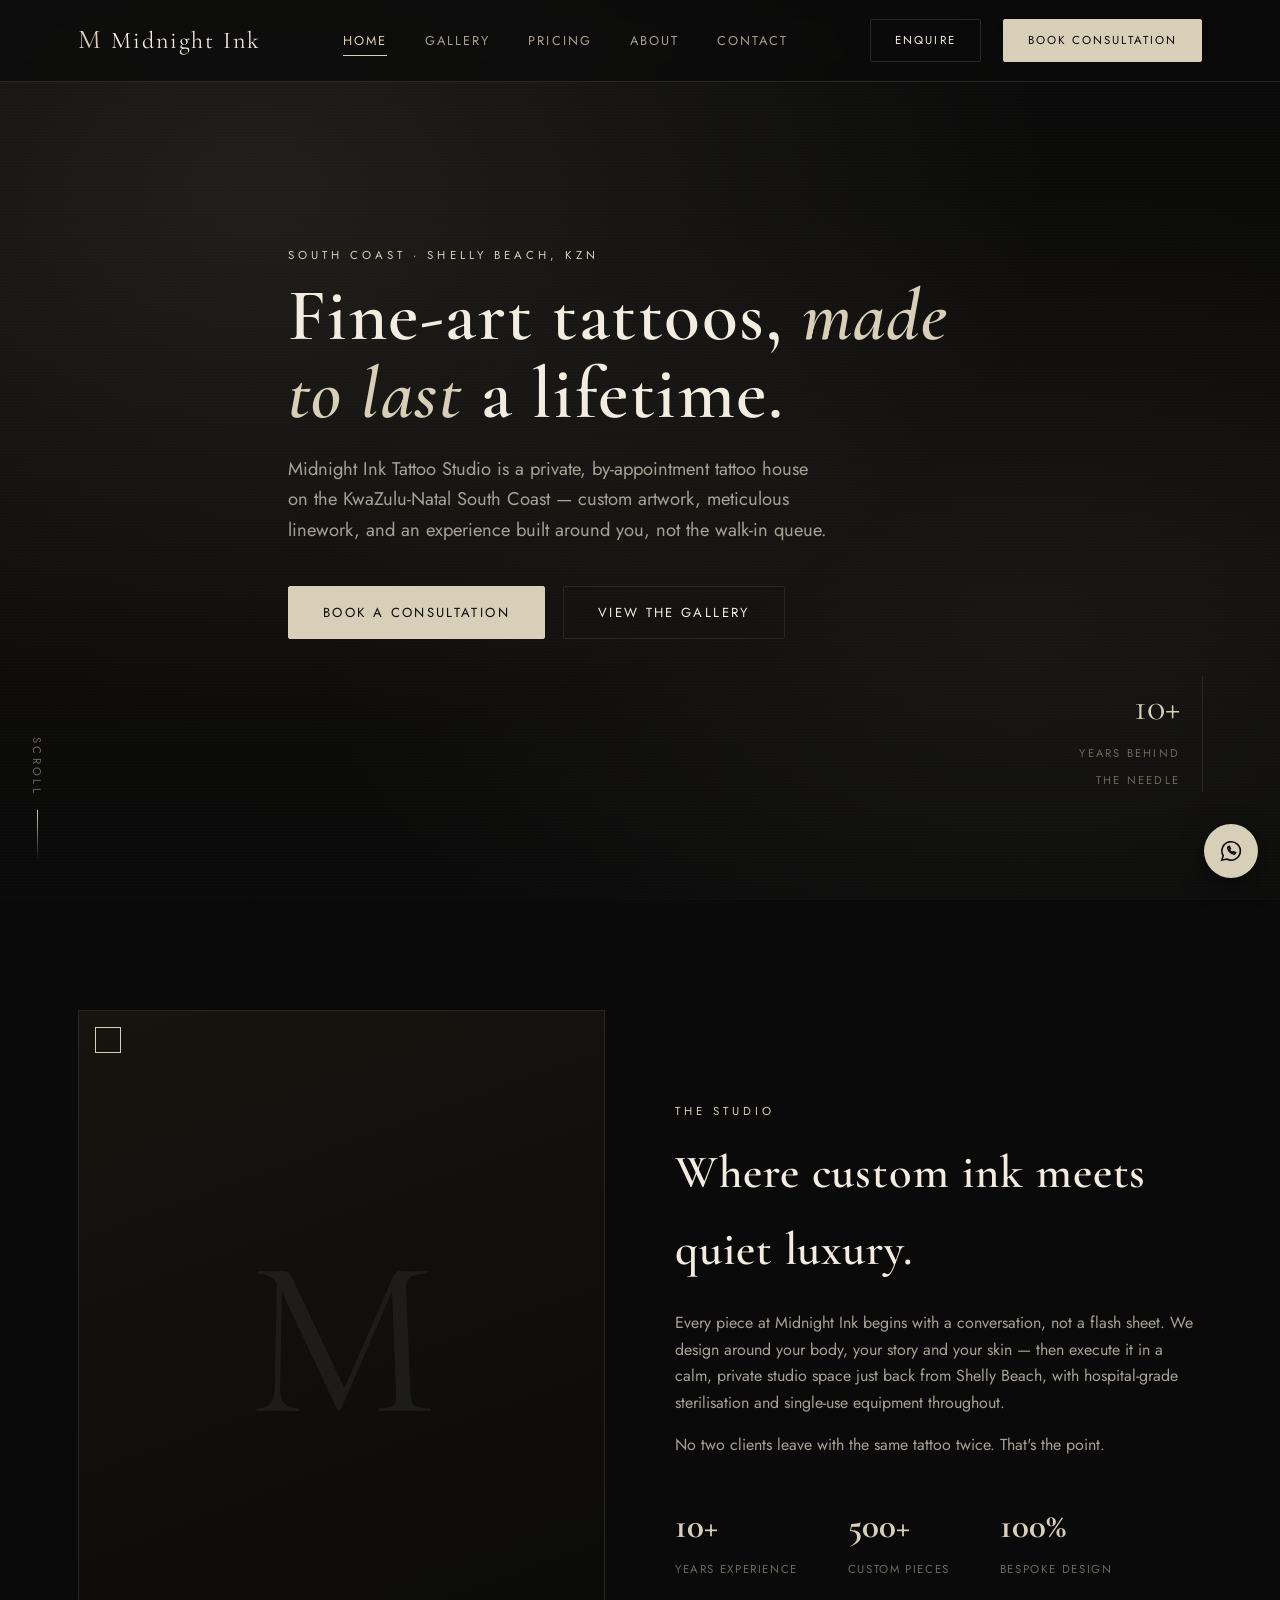
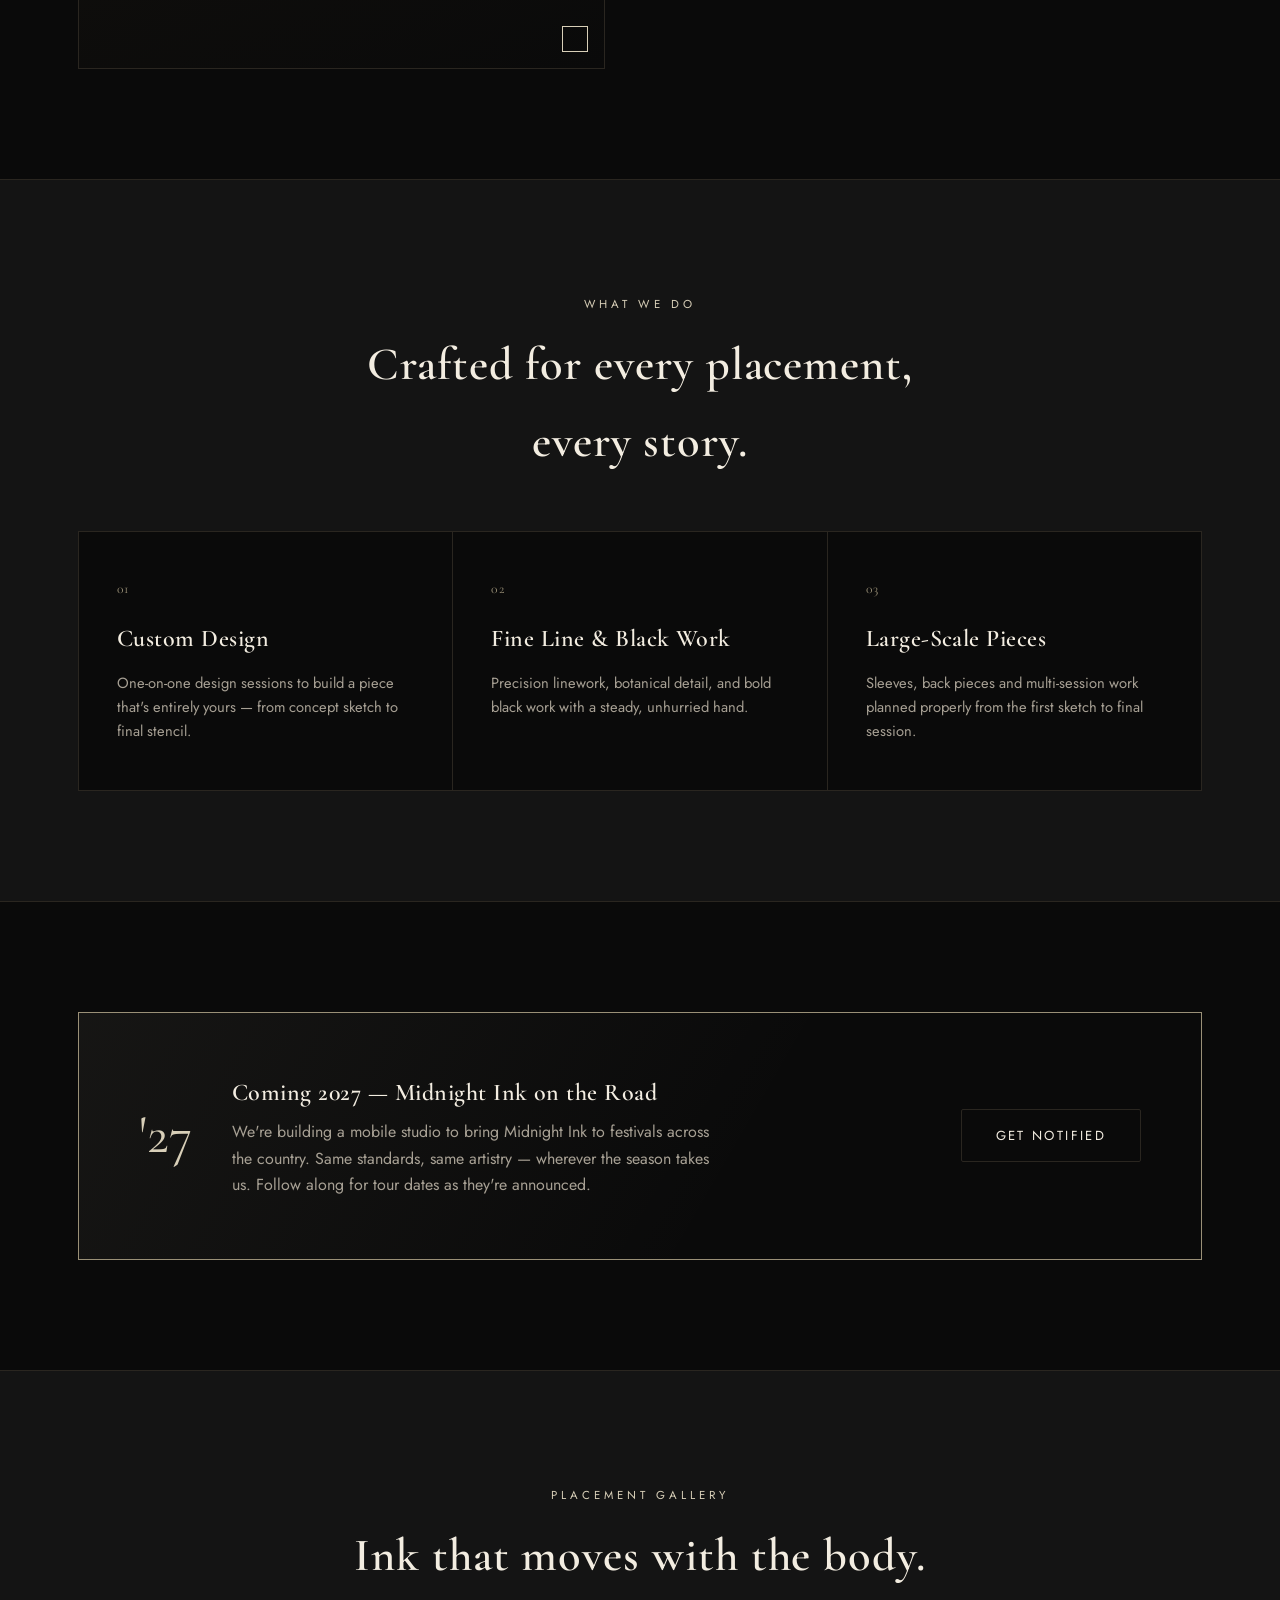
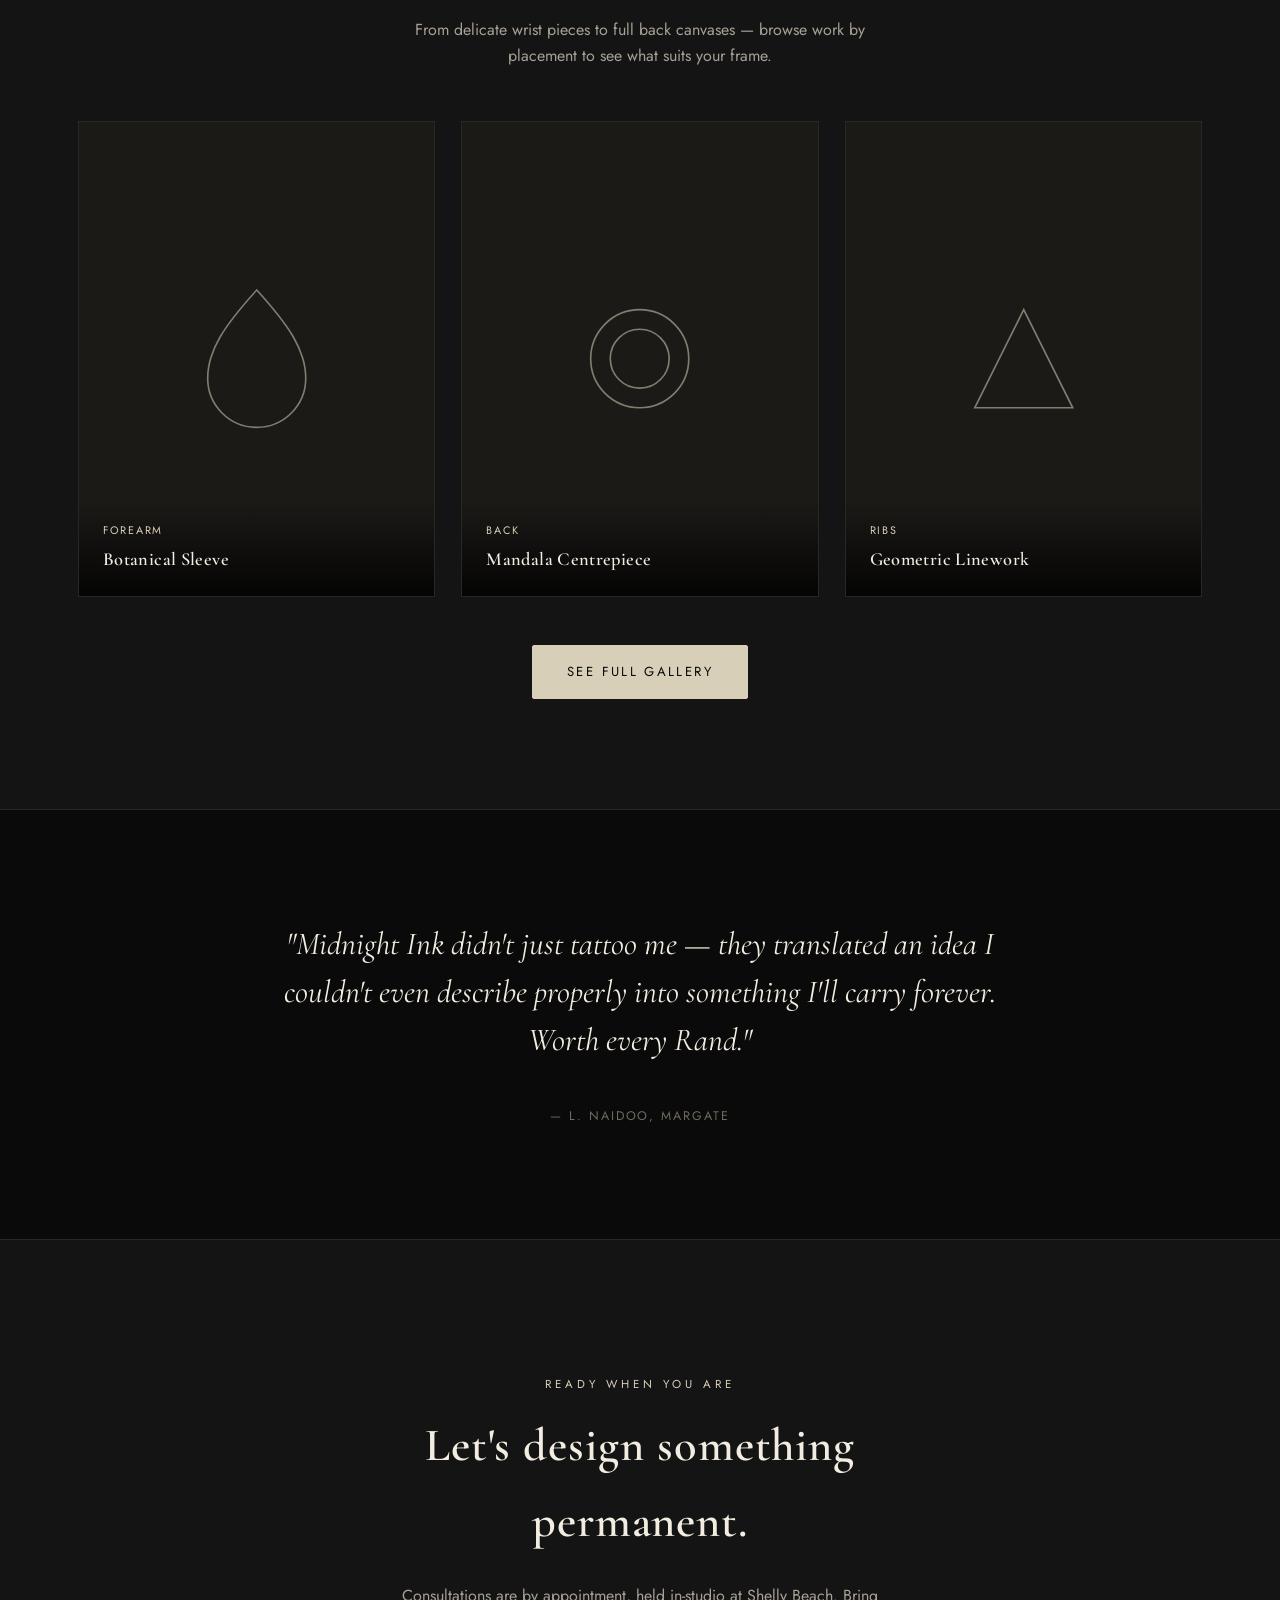
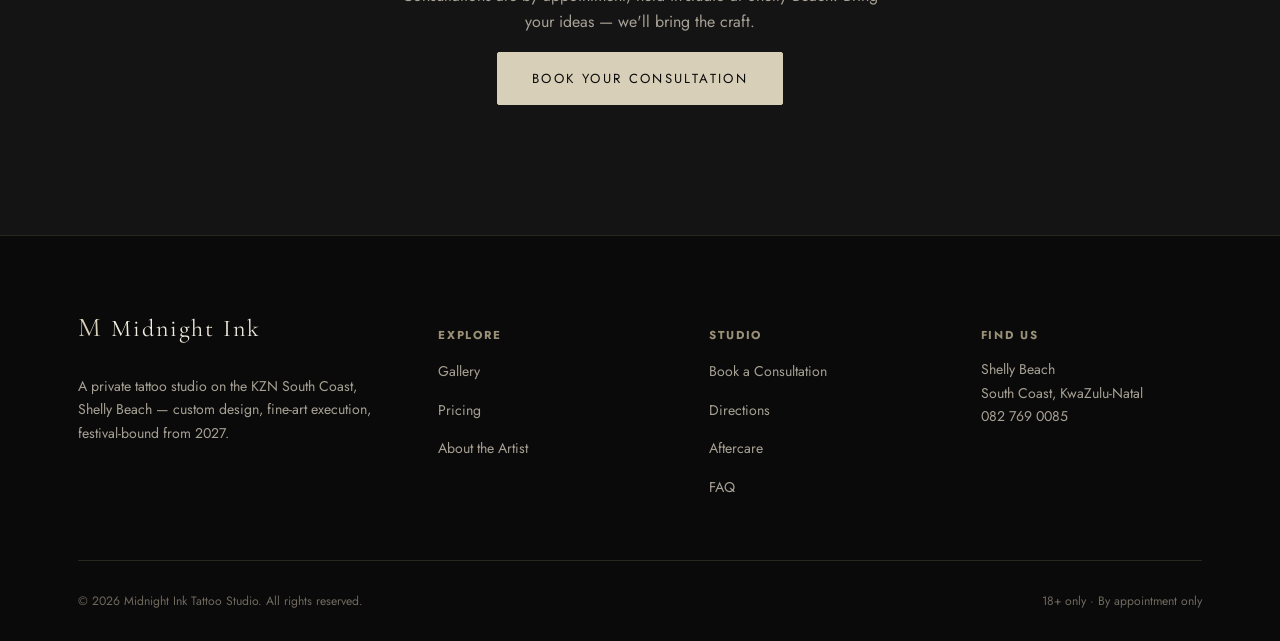
==== index.html @ 65df351a "Add aftercare & FAQ pages, WhatsApp button, social previews and site fixes - New aftercare.html and " ====
<!DOCTYPE html>
<html lang="en">
<head>
<meta charset="UTF-8">
<meta name="viewport" content="width=device-width, initial-scale=1.0">
<title>Midnight Ink Tattoo Studio — Luxury Tattoo Art, Shelly Beach</title>
<meta name="description" content="Midnight Ink Tattoo Studio — bespoke, fine-art tattooing on the KZN South Coast, Shelly Beach. Custom design, private consultations, and from 2027 a mobile studio touring festivals nationwide.">
<link rel="canonical" href="https://midnightinktattoo.co.za/">
<meta property="og:type" content="website">
<meta property="og:site_name" content="Midnight Ink Tattoo Studio">
<meta property="og:title" content="Midnight Ink Tattoo Studio — Luxury Tattoo Art, Shelly Beach">
<meta property="og:description" content="Midnight Ink Tattoo Studio — bespoke, fine-art tattooing on the KZN South Coast, Shelly Beach. Custom design, private consultations, and from 2027 a mobile studio touring festivals nationwide.">
<meta property="og:url" content="https://midnightinktattoo.co.za/">
<meta property="og:image" content="https://midnightinktattoo.co.za/og-image.png">
<meta property="og:locale" content="en_ZA">
<meta name="twitter:card" content="summary_large_image">
<meta name="theme-color" content="#0a0a0a">
<link rel="icon" type="image/svg+xml" href="favicon.svg">
<link rel="preconnect" href="https://fonts.googleapis.com">
<link rel="preconnect" href="https://fonts.gstatic.com" crossorigin>
<link href="https://fonts.googleapis.com/css2?family=Cormorant+Garamond:ital,wght@0,400;0,500;0,600;1,500&family=Jost:wght@300;400;500;600&display=swap" rel="stylesheet">
<link rel="stylesheet" href="css/style.css">
<script type="application/ld+json">
{
  "@context": "https://schema.org",
  "@type": "TattooParlor",
  "name": "Midnight Ink Tattoo Studio",
  "url": "https://midnightinktattoo.co.za/",
  "image": "https://midnightinktattoo.co.za/og-image.png",
  "telephone": "+27827690085",
  "email": "book@midnightinktattoo.co.za",
  "address": {
    "@type": "PostalAddress",
    "addressLocality": "Shelly Beach",
    "addressRegion": "KwaZulu-Natal",
    "addressCountry": "ZA"
  },
  "openingHoursSpecification": [
    { "@type": "OpeningHoursSpecification", "dayOfWeek": ["Monday","Tuesday","Wednesday","Thursday","Friday"], "opens": "16:00", "closes": "19:00" },
    { "@type": "OpeningHoursSpecification", "dayOfWeek": ["Saturday","Sunday"], "opens": "10:00", "closes": "15:00" }
  ]
}
</script>
</head>
<body>

<header class="site-header">
  <nav class="nav">
    <a href="index.html" class="logo"><span class="mark">M</span> Midnight Ink</a>
    <ul class="nav-links">
      <li><a href="index.html">Home</a></li>
      <li><a href="gallery.html">Gallery</a></li>
      <li><a href="pricing.html">Pricing</a></li>
      <li><a href="about.html">About</a></li>
      <li><a href="contact.html">Contact</a></li>
    </ul>
    <div class="nav-cta">
      <a href="contact.html" class="btn btn-ghost">Enquire</a>
      <a href="contact.html" class="btn btn-solid">Book Consultation</a>
    </div>
    <button class="nav-toggle" aria-label="Toggle navigation"><span></span><span></span><span></span></button>
  </nav>
</header>

<main>

  <!-- HERO -->
  <section class="hero">
    <div class="container hero-inner">
      <span class="eyebrow">South Coast · Shelly Beach, KZN</span>
      <h1>Fine‑art tattoos, <span class="gold"><em>made to last</em></span> a lifetime.</h1>
      <p class="lede">Midnight Ink Tattoo Studio is a private, by‑appointment tattoo house on the KwaZulu‑Natal South Coast — custom artwork, meticulous linework, and an experience built around you, not the walk‑in queue.</p>
      <div class="hero-actions">
        <a href="contact.html" class="btn btn-solid">Book a Consultation</a>
        <a href="gallery.html" class="btn btn-ghost">View the Gallery</a>
      </div>
    </div>
    <div class="hero-badge">
      <span class="num">10+</span>
      <span class="lbl">Years Behind<br>the Needle</span>
    </div>
    <div class="scroll-cue">Scroll</div>
  </section>

  <!-- INTRO -->
  <section>
    <div class="container intro-grid">
      <div class="intro-visual">
        <span class="frame-corner fc-tl"></span>
        <span class="frame-corner fc-br"></span>
      </div>
      <div>
        <span class="eyebrow">The Studio</span>
        <h2>Where custom ink meets quiet luxury.</h2>
        <p>Every piece at Midnight Ink begins with a conversation, not a flash sheet. We design around your body, your story and your skin — then execute it in a calm, private studio space just back from Shelly Beach, with hospital‑grade sterilisation and single‑use equipment throughout.</p>
        <p>No two clients leave with the same tattoo twice. That's the point.</p>
        <div class="stat-row">
          <div class="stat"><b>10+</b><span>Years Experience</span></div>
          <div class="stat"><b>500+</b><span>Custom Pieces</span></div>
          <div class="stat"><b>100%</b><span>Bespoke Design</span></div>
        </div>
      </div>
    </div>
  </section>

  <!-- SERVICE HIGHLIGHTS -->
  <section class="band-dark band-line">
    <div class="container">
      <div class="section-head center">
        <span class="eyebrow">What We Do</span>
        <h2>Crafted for every placement, every story.</h2>
      </div>
      <div class="card-grid">
        <div class="card">
          <span class="num">01</span>
          <h3>Custom Design</h3>
          <p>One‑on‑one design sessions to build a piece that's entirely yours — from concept sketch to final stencil.</p>
        </div>
        <div class="card">
          <span class="num">02</span>
          <h3>Fine Line &amp; Black Work</h3>
          <p>Precision linework, botanical detail, and bold black work with a steady, unhurried hand.</p>
        </div>
        <div class="card">
          <span class="num">03</span>
          <h3>Large‑Scale Pieces</h3>
          <p>Sleeves, back pieces and multi‑session work planned properly from the first sketch to final session.</p>
        </div>
      </div>
    </div>
  </section>

  <!-- MOBILE STUDIO / FESTIVAL BANNER -->
  <section>
    <div class="container">
      <div class="festival-banner">
        <span class="tag">'27</span>
        <div>
          <h3>Coming 2027 — Midnight Ink on the Road</h3>
          <p>We're building a mobile studio to bring Midnight Ink to festivals across the country. Same standards, same artistry — wherever the season takes us. Follow along for tour dates as they're announced.</p>
        </div>
        <a href="mailto:book@midnightinktattoo.co.za?subject=Notify%20me%20%E2%80%94%20Midnight%20Ink%20on%20the%20Road%202027&amp;body=Hi%20Midnight%20Ink%2C%0A%0APlease%20add%20me%20to%20the%20list%20for%202027%20festival%20tour%20dates.%0A%0AName%3A%20%0AWhich%20festivals%20I%27m%20keen%20on%3A%20" class="btn btn-ghost">Get Notified</a>
      </div>
    </div>
  </section>

  <!-- PLACEMENTS TEASER -->
  <section class="band-dark band-line">
    <div class="container">
      <div class="section-head center">
        <span class="eyebrow">Placement Gallery</span>
        <h2>Ink that moves with the body.</h2>
        <p style="max-width:520px;margin:0.8em auto 0;">From delicate wrist pieces to full back canvases — browse work by placement to see what suits your frame.</p>
      </div>
      <div class="gallery-grid">
        <div class="gallery-item">
          <div class="swatch">
            <svg viewBox="0 0 100 100" fill="none" stroke="#d8cfb8" stroke-width="1"><path d="M50 8C30 30 20 45 20 62a30 30 0 0 0 60 0c0-17-10-32-30-54z"/></svg>
          </div>
          <div class="g-info"><span class="g-place">Forearm</span><h4>Botanical Sleeve</h4></div>
        </div>
        <div class="gallery-item">
          <div class="swatch">
            <svg viewBox="0 0 100 100" fill="none" stroke="#d8cfb8" stroke-width="1"><circle cx="50" cy="50" r="30"/><circle cx="50" cy="50" r="18"/></svg>
          </div>
          <div class="g-info"><span class="g-place">Back</span><h4>Mandala Centrepiece</h4></div>
        </div>
        <div class="gallery-item">
          <div class="swatch">
            <svg viewBox="0 0 100 100" fill="none" stroke="#d8cfb8" stroke-width="1"><path d="M20 80 L50 20 L80 80 Z"/></svg>
          </div>
          <div class="g-info"><span class="g-place">Ribs</span><h4>Geometric Linework</h4></div>
        </div>
      </div>
      <div style="text-align:center;margin-top:3em;">
        <a href="gallery.html" class="btn btn-solid">See Full Gallery</a>
      </div>
    </div>
  </section>

  <!-- TESTIMONIAL -->
  <section>
    <div class="container quote-block">
      <blockquote>"Midnight Ink didn't just tattoo me — they translated an idea I couldn't even describe properly into something I'll carry forever. Worth every Rand."</blockquote>
      <cite>— L. Naidoo, Margate</cite>
    </div>
  </section>

  <!-- CTA -->
  <section class="cta-band">
    <div class="container">
      <span class="eyebrow">Ready When You Are</span>
      <h2>Let's design something permanent.</h2>
      <p>Consultations are by appointment, held in‑studio at Shelly Beach. Bring your ideas — we'll bring the craft.</p>
      <a href="contact.html" class="btn btn-solid">Book Your Consultation</a>
    </div>
  </section>

</main>

<footer class="site-footer">
  <div class="container">
    <div class="footer-grid">
      <div>
        <div class="logo" style="margin-bottom:1em;"><span class="mark">M</span> Midnight Ink</div>
        <p>A private tattoo studio on the KZN South Coast, Shelly Beach — custom design, fine‑art execution, festival‑bound from 2027.</p>
      </div>
      <div>
        <h5>Explore</h5>
        <ul class="footer-links">
          <li><a href="gallery.html">Gallery</a></li>
          <li><a href="pricing.html">Pricing</a></li>
          <li><a href="about.html">About the Artist</a></li>
        </ul>
      </div>
      <div>
        <h5>Studio</h5>
        <ul class="footer-links">
          <li><a href="contact.html">Book a Consultation</a></li>
          <li><a href="contact.html#find-us">Directions</a></li>
          <li><a href="aftercare.html">Aftercare</a></li>
          <li><a href="faq.html">FAQ</a></li>
        </ul>
      </div>
      <div>
        <h5>Find Us</h5>
        <p>Shelly Beach<br>South Coast, KwaZulu‑Natal<br><a href="tel:+27827690085">082 769 0085</a></p>
      </div>
    </div>
    <div class="footer-bottom">
      <span>© 2026 Midnight Ink Tattoo Studio. All rights reserved.</span>
      <span>18+ only · By appointment only</span>
    </div>
  </div>
</footer>

<a href="https://wa.me/27827690085?text=Hi%20Midnight%20Ink%2C%20I%27d%20like%20to%20enquire%20about%20a%20tattoo." class="wa-float" target="_blank" rel="noopener" aria-label="Chat with us on WhatsApp">
  <svg viewBox="0 0 24 24" fill="none" stroke="currentColor" stroke-width="1.5"><path d="M3.5 20.5l1.3-4.2A8.5 8.5 0 1 1 8 19.4l-4.5 1.1z"/><path d="M9 8.5c0 3 2.5 6 6 6.5l1.2-1.4-2-1-1 .8c-1-.4-2.2-1.6-2.6-2.6l.8-1-1-2L9 8.5z"/></svg>
</a>

<script src="js/main.js"></script>
</body>
</html>
---- css/style.css ----
/* ==========================================================================
   Midnight Ink Tattoo Studio — luxury dark/antique-white theme
   ========================================================================== */

:root {
  --ink-black: #0a0a0a;
  --ink-charcoal: #141414;
  --ink-charcoal-2: #1c1a17;
  --ink-line: #2a2620;
  --gold: #d8cfb8;
  --gold-soft: #ece6d4;
  --gold-dim: #9a9077;
  --cream: #f3ede1;
  --grey: #a7a094;
  --grey-dim: #6f695e;
  --font-display: "Cormorant Garamond", "Playfair Display", Georgia, serif;
  --font-body: "Jost", "Helvetica Neue", Arial, sans-serif;
  --container: 1180px;
}

* { box-sizing: border-box; }

html { scroll-behavior: smooth; }

body {
  margin: 0;
  background: var(--ink-black);
  color: var(--cream);
  font-family: var(--font-body);
  font-size: 16px;
  line-height: 1.65;
  -webkit-font-smoothing: antialiased;
}

img { max-width: 100%; display: block; }

a { color: inherit; text-decoration: none; }

h1, h2, h3, h4 {
  font-family: var(--font-display);
  font-weight: 600;
  letter-spacing: 0.02em;
  margin: 0 0 0.5em;
  color: var(--cream);
}

h1 { font-size: clamp(2.6rem, 6vw, 4.6rem); line-height: 1.05; }
h2 { font-size: clamp(2rem, 4vw, 2.9rem); }
h3 { font-size: 1.5rem; }

p { margin: 0 0 1em; color: var(--grey); }

.eyebrow {
  display: inline-block;
  font-family: var(--font-body);
  text-transform: uppercase;
  letter-spacing: 0.35em;
  font-size: 0.72rem;
  color: var(--gold);
  margin-bottom: 1.1em;
}

.container {
  max-width: var(--container);
  margin: 0 auto;
  padding: 0 28px;
}

.gold { color: var(--gold); }

/* Buttons */
.btn {
  display: inline-flex;
  align-items: center;
  gap: 10px;
  padding: 15px 34px;
  border: 1px solid var(--gold);
  border-radius: 2px;
  font-family: var(--font-body);
  font-size: 0.82rem;
  letter-spacing: 0.18em;
  text-transform: uppercase;
  color: var(--gold);
  background: transparent;
  cursor: pointer;
  transition: all 0.35s ease;
}
.btn:hover { background: var(--gold); color: var(--ink-black); }

.btn-solid {
  background: var(--gold);
  color: var(--ink-black);
}
.btn-solid:hover {
  background: var(--gold-soft);
  border-color: var(--gold-soft);
  color: var(--ink-black);
}

.btn-ghost {
  border-color: var(--ink-line);
  color: var(--cream);
}
.btn-ghost:hover {
  border-color: var(--gold);
  background: transparent;
  color: var(--gold);
}

/* ---------------------------------------------------------------------- */
/* Header / Nav                                                           */
/* ---------------------------------------------------------------------- */
.site-header {
  position: fixed;
  top: 0; left: 0; right: 0;
  z-index: 200;
  background: rgba(10, 10, 10, 0.75);
  backdrop-filter: blur(10px);
  border-bottom: 1px solid rgba(216,207,184, 0.15);
}

.nav {
  max-width: var(--container);
  margin: 0 auto;
  padding: 18px 28px;
  display: flex;
  align-items: center;
  justify-content: space-between;
}

.logo {
  font-family: var(--font-display);
  font-size: 1.5rem;
  letter-spacing: 0.08em;
  display: flex;
  align-items: baseline;
  gap: 8px;
}
.logo .mark { color: var(--gold); font-size: 1.7rem; }

.nav-links {
  display: flex;
  gap: 38px;
  list-style: none;
  margin: 0; padding: 0;
}
.nav-links a {
  font-size: 0.8rem;
  text-transform: uppercase;
  letter-spacing: 0.16em;
  color: var(--grey);
  position: relative;
  padding-bottom: 6px;
  transition: color 0.3s ease;
}
.nav-links a:hover,
.nav-links a.active { color: var(--gold); }
.nav-links a.active::after {
  content: "";
  position: absolute;
  left: 0; right: 0; bottom: 0;
  height: 1px;
  background: var(--gold);
}

.nav-cta { display: flex; align-items: center; gap: 22px; }
.nav-cta .btn { padding: 11px 24px; font-size: 0.72rem; }

.nav-toggle {
  display: none;
  flex-direction: column;
  gap: 5px;
  background: none;
  border: none;
  cursor: pointer;
  padding: 6px;
}
.nav-toggle span {
  width: 24px; height: 1px;
  background: var(--gold);
  display: block;
}

/* ---------------------------------------------------------------------- */
/* Hero                                                                    */
/* ---------------------------------------------------------------------- */
.hero {
  position: relative;
  min-height: 100vh;
  display: flex;
  align-items: center;
  padding-top: 90px;
  overflow: hidden;
  background:
    radial-gradient(ellipse at 20% 20%, rgba(216,207,184,0.10), transparent 55%),
    radial-gradient(ellipse at 80% 70%, rgba(216,207,184,0.06), transparent 50%),
    linear-gradient(180deg, #0a0a0a 0%, #0d0c0a 60%, #0a0a0a 100%);
}
.hero::before {
  content: "";
  position: absolute;
  inset: 0;
  background-image:
    repeating-linear-gradient(0deg, rgba(255,255,255,0.015) 0px, transparent 1px, transparent 3px);
  pointer-events: none;
}
.hero-inner {
  position: relative;
  z-index: 2;
  max-width: 760px;
}
.hero h1 { margin-bottom: 0.3em; }
.hero .lede {
  font-size: 1.15rem;
  color: var(--grey);
  max-width: 540px;
  margin-bottom: 2.2em;
}
.hero-actions { display: flex; gap: 18px; flex-wrap: wrap; }

.hero-badge {
  position: absolute;
  right: 6%;
  bottom: 12%;
  z-index: 2;
  text-align: right;
  border-right: 1px solid var(--ink-line);
  padding-right: 22px;
  display: none;
}
.hero-badge .num { font-family: var(--font-display); font-size: 2.4rem; color: var(--gold); display: block; }
.hero-badge .lbl { font-size: 0.7rem; letter-spacing: 0.2em; text-transform: uppercase; color: var(--grey-dim); }

@media (min-width: 900px) { .hero-badge { display: block; } }

.scroll-cue {
  position: absolute;
  left: 28px;
  bottom: 40px;
  writing-mode: vertical-rl;
  font-size: 0.7rem;
  letter-spacing: 0.3em;
  text-transform: uppercase;
  color: var(--grey-dim);
  display: flex;
  align-items: center;
  gap: 14px;
}
.scroll-cue::after {
  content: "";
  width: 1px; height: 50px;
  background: linear-gradient(var(--gold), transparent);
}

/* ---------------------------------------------------------------------- */
/* Section scaffolding                                                    */
/* ---------------------------------------------------------------------- */
section { padding: 110px 0; position: relative; }
.section-tight { padding: 70px 0; }
.section-head {
  max-width: 640px;
  margin-bottom: 3.2em;
}
.section-head.center { margin-left: auto; margin-right: auto; text-align: center; }

.divider {
  width: 60px;
  height: 1px;
  background: var(--gold);
  margin: 0 auto 2.4em;
  border: none;
}

.band-dark { background: var(--ink-charcoal); }
.band-line { border-top: 1px solid var(--ink-line); border-bottom: 1px solid var(--ink-line); }

/* ---------------------------------------------------------------------- */
/* Home: intro / highlights                                               */
/* ---------------------------------------------------------------------- */
.intro-grid {
  display: grid;
  grid-template-columns: 1fr 1fr;
  gap: 70px;
  align-items: center;
}
.intro-visual {
  aspect-ratio: 4/5;
  border: 1px solid var(--ink-line);
  position: relative;
  background:
    linear-gradient(160deg, #17140f 0%, #0a0a0a 100%);
  overflow: hidden;
}
.intro-visual::before {
  content: "M";
  font-family: var(--font-display);
  position: absolute;
  inset: 0;
  display: flex;
  align-items: center;
  justify-content: center;
  font-size: 14rem;
  color: rgba(216,207,184,0.07);
}
.intro-visual .frame-corner {
  position: absolute;
  width: 26px; height: 26px;
  border: 1px solid var(--gold);
}
.fc-tl { top: 16px; left: 16px; border-right: none; border-bottom: none; }
.fc-br { bottom: 16px; right: 16px; border-left: none; border-top: none; }

.stat-row {
  display: flex;
  gap: 50px;
  margin-top: 2.4em;
  flex-wrap: wrap;
}
.stat b {
  display: block;
  font-family: var(--font-display);
  font-size: 2.2rem;
  color: var(--gold);
}
.stat span {
  font-size: 0.72rem;
  letter-spacing: 0.14em;
  text-transform: uppercase;
  color: var(--grey-dim);
}

/* Highlight cards (services teaser) */
.card-grid {
  display: grid;
  grid-template-columns: repeat(3, 1fr);
  gap: 1px;
  background: var(--ink-line);
  border: 1px solid var(--ink-line);
}
.card {
  background: var(--ink-black);
  padding: 46px 38px;
  transition: background 0.35s ease;
}
.card:hover { background: var(--ink-charcoal-2); }
.card .num {
  font-family: var(--font-display);
  color: var(--gold-dim);
  font-size: 0.85rem;
  letter-spacing: 0.1em;
  margin-bottom: 1.4em;
  display: block;
}
.card h3 { margin-bottom: 0.5em; }
.card p { margin-bottom: 0; font-size: 0.92rem; }

/* Mobile studio / festival banner */
.festival-banner {
  border: 1px solid var(--gold-dim);
  padding: 60px;
  display: grid;
  grid-template-columns: auto 1fr auto;
  gap: 40px;
  align-items: center;
  background: linear-gradient(120deg, rgba(216,207,184,0.06), transparent 60%);
}
.festival-banner .tag {
  font-family: var(--font-display);
  font-size: 3.4rem;
  color: var(--gold);
  line-height: 1;
  white-space: nowrap;
}
.festival-banner h3 { margin-bottom: 0.3em; }
.festival-banner p { margin-bottom: 0; max-width: 480px; }

/* Testimonial */
.quote-block {
  max-width: 780px;
  margin: 0 auto;
  text-align: center;
}
.quote-block blockquote {
  font-family: var(--font-display);
  font-size: clamp(1.4rem, 2.6vw, 2rem);
  font-style: italic;
  color: var(--cream);
  margin: 0 0 1.2em;
  line-height: 1.5;
}
.quote-block cite {
  font-style: normal;
  font-size: 0.78rem;
  letter-spacing: 0.16em;
  text-transform: uppercase;
  color: var(--grey-dim);
}

/* CTA band */
.cta-band {
  text-align: center;
  padding: 130px 0;
  background: var(--ink-charcoal);
  border-top: 1px solid var(--ink-line);
}
.cta-band h2 { max-width: 620px; margin-left: auto; margin-right: auto; }
.cta-band p { max-width: 480px; margin-left: auto; margin-right: auto; }

/* ---------------------------------------------------------------------- */
/* Gallery page                                                           */
/* ---------------------------------------------------------------------- */
.filter-bar {
  display: flex;
  gap: 10px;
  flex-wrap: wrap;
  margin-bottom: 3em;
}
.filter-btn {
  padding: 10px 22px;
  border: 1px solid var(--ink-line);
  background: transparent;
  color: var(--grey);
  font-size: 0.74rem;
  letter-spacing: 0.14em;
  text-transform: uppercase;
  cursor: pointer;
  transition: all 0.25s ease;
}
.filter-btn:hover { border-color: var(--gold-dim); color: var(--cream); }
.filter-btn.active { border-color: var(--gold); color: var(--gold); background: rgba(216,207,184,0.08); }

.gallery-grid {
  display: grid;
  grid-template-columns: repeat(3, 1fr);
  gap: 26px;
}
.gallery-item {
  position: relative;
  aspect-ratio: 3/4;
  overflow: hidden;
  border: 1px solid var(--ink-line);
  background: var(--ink-charcoal-2);
  cursor: pointer;
}
.gallery-item .swatch {
  position: absolute;
  inset: 0;
  display: flex;
  align-items: center;
  justify-content: center;
  transition: transform 0.6s ease;
}
.gallery-item:hover .swatch { transform: scale(1.06); }
.gallery-item .swatch svg { width: 46%; opacity: 0.55; }

.gallery-item .g-info {
  position: absolute;
  left: 0; right: 0; bottom: 0;
  padding: 22px 24px;
  background: linear-gradient(0deg, rgba(0,0,0,0.85), transparent);
}
.gallery-item .g-info .g-place {
  font-size: 0.68rem;
  letter-spacing: 0.16em;
  text-transform: uppercase;
  color: var(--gold);
  margin-bottom: 4px;
  display: block;
}
.gallery-item .g-info h4 { margin: 0; font-size: 1.15rem; }

.gallery-note {
  margin-top: 3.5em;
  padding: 32px;
  border: 1px dashed var(--ink-line);
  text-align: center;
  color: var(--grey-dim);
  font-size: 0.85rem;
}

/* ---------------------------------------------------------------------- */
/* Pricing page                                                           */
/* ---------------------------------------------------------------------- */
.pricing-grid {
  display: grid;
  grid-template-columns: repeat(3, 1fr);
  gap: 1px;
  background: var(--ink-line);
  border: 1px solid var(--ink-line);
  margin-bottom: 4em;
}
.price-card {
  background: var(--ink-black);
  padding: 50px 40px;
  display: flex;
  flex-direction: column;
}
.price-card.featured { background: var(--ink-charcoal-2); }
.price-card .p-label {
  font-size: 0.72rem;
  letter-spacing: 0.2em;
  text-transform: uppercase;
  color: var(--gold);
  margin-bottom: 1em;
}
.price-card .p-size { color: var(--grey-dim); font-size: 0.85rem; margin-bottom: 1.6em; }
.price-card .p-amount {
  font-family: var(--font-display);
  font-size: 2.6rem;
  color: var(--cream);
  margin-bottom: 0.1em;
}
.price-card .p-amount small { font-size: 1rem; color: var(--grey-dim); font-weight: 400; }
.price-card ul {
  list-style: none;
  padding: 0; margin: 1.6em 0 0;
  border-top: 1px solid var(--ink-line);
  padding-top: 1.4em;
  flex: 1;
}
.price-card li {
  font-size: 0.88rem;
  color: var(--grey);
  padding: 7px 0;
  padding-left: 20px;
  position: relative;
}
.price-card li::before {
  content: "—";
  position: absolute;
  left: 0;
  color: var(--gold-dim);
}

.price-table {
  width: 100%;
  border-collapse: collapse;
  margin-bottom: 4em;
}
.price-table th, .price-table td {
  text-align: left;
  padding: 18px 20px;
  border-bottom: 1px solid var(--ink-line);
}
.price-table th {
  font-size: 0.7rem;
  letter-spacing: 0.16em;
  text-transform: uppercase;
  color: var(--gold);
  font-weight: 500;
}
.price-table td { color: var(--grey); font-size: 0.95rem; }
.price-table td.amt { color: var(--cream); font-family: var(--font-display); font-size: 1.1rem; }
.price-table tr:hover td { color: var(--cream); }

.info-columns {
  display: grid;
  grid-template-columns: repeat(3, 1fr);
  gap: 50px;
}
.info-columns h4 { color: var(--gold); font-size: 1rem; text-transform: uppercase; letter-spacing: 0.1em; font-family: var(--font-body); }
.info-columns p { font-size: 0.92rem; }

/* ---------------------------------------------------------------------- */
/* About page                                                             */
/* ---------------------------------------------------------------------- */
.about-hero {
  padding-top: 170px;
  padding-bottom: 60px;
}
.artist-grid {
  display: grid;
  grid-template-columns: 0.85fr 1.15fr;
  gap: 70px;
  align-items: start;
}
.timeline {
  border-left: 1px solid var(--ink-line);
  padding-left: 40px;
  display: flex;
  flex-direction: column;
  gap: 44px;
}
.timeline .t-item { position: relative; }
.timeline .t-item::before {
  content: "";
  position: absolute;
  left: -45px; top: 4px;
  width: 9px; height: 9px;
  border-radius: 50%;
  background: var(--gold);
}
.timeline .t-year {
  font-size: 0.72rem;
  letter-spacing: 0.16em;
  color: var(--gold-dim);
  text-transform: uppercase;
  margin-bottom: 6px;
  display: block;
}

.values-grid {
  display: grid;
  grid-template-columns: repeat(4, 1fr);
  gap: 40px;
}
.value-item { text-align: center; }
.value-item .v-icon {
  width: 54px; height: 54px;
  margin: 0 auto 18px;
  border: 1px solid var(--gold-dim);
  border-radius: 50%;
  display: flex; align-items: center; justify-content: center;
}
.value-item .v-icon svg { width: 22px; height: 22px; }
.value-item h4 { font-size: 1rem; margin-bottom: 0.4em; }
.value-item p { font-size: 0.85rem; margin: 0; }

/* ---------------------------------------------------------------------- */
/* Contact page                                                           */
/* ---------------------------------------------------------------------- */
.contact-hero { padding-top: 170px; padding-bottom: 40px; }
.contact-grid {
  display: grid;
  grid-template-columns: 1fr 1fr;
  gap: 70px;
}
.contact-info-list { list-style: none; padding: 0; margin: 2em 0; }
.contact-info-list li {
  padding: 18px 0;
  border-bottom: 1px solid var(--ink-line);
}
.contact-info-list .ci-label {
  display: block;
  font-size: 0.7rem;
  letter-spacing: 0.16em;
  text-transform: uppercase;
  color: var(--gold-dim);
  margin-bottom: 6px;
}
.contact-info-list .ci-value { color: var(--cream); font-size: 1.05rem; }
.contact-info-list a.ci-value:hover { color: var(--gold); }

.social-row { display: flex; gap: 16px; margin-top: 1.5em; }
.social-row a {
  width: 42px; height: 42px;
  border: 1px solid var(--ink-line);
  display: flex; align-items: center; justify-content: center;
  transition: border-color 0.3s ease, color 0.3s ease;
  color: var(--grey);
}
.social-row a:hover { border-color: var(--gold); color: var(--gold); }
.social-row svg { width: 17px; height: 17px; }

.map-wrap {
  border: 1px solid var(--ink-line);
  background: var(--ink-charcoal-2);
}
.map-frame {
  filter: grayscale(1) invert(0.92) contrast(0.9);
  width: 100%;
  height: 320px;
  border: none;
  display: block;
}

form.contact-form { display: flex; flex-direction: column; gap: 22px; }
.form-row { display: grid; grid-template-columns: 1fr 1fr; gap: 22px; }
.field { display: flex; flex-direction: column; gap: 8px; }
.field label {
  font-size: 0.7rem;
  letter-spacing: 0.14em;
  text-transform: uppercase;
  color: var(--grey-dim);
}
.field input, .field select, .field textarea {
  background: var(--ink-charcoal);
  border: 1px solid var(--ink-line);
  color: var(--cream);
  padding: 14px 16px;
  font-family: var(--font-body);
  font-size: 0.95rem;
  border-radius: 2px;
  transition: border-color 0.25s ease;
}
.field input:focus, .field select:focus, .field textarea:focus {
  outline: none;
  border-color: var(--gold);
}
.field textarea { resize: vertical; min-height: 130px; }
.form-note { font-size: 0.78rem; color: var(--grey-dim); }
.form-msg {
  display: none;
  padding: 16px 18px;
  border: 1px solid var(--gold-dim);
  color: var(--gold-soft);
  font-size: 0.88rem;
}
.form-msg.show { display: block; }

.hours-list { list-style: none; padding: 0; margin: 0; }
.hours-list li {
  display: flex;
  justify-content: space-between;
  padding: 10px 0;
  border-bottom: 1px solid var(--ink-line);
  font-size: 0.9rem;
  color: var(--grey);
}
.hours-list li span:last-child { color: var(--cream); }

/* ---------------------------------------------------------------------- */
/* Footer                                                                  */
/* ---------------------------------------------------------------------- */
.site-footer {
  border-top: 1px solid var(--ink-line);
  padding: 70px 0 30px;
  background: var(--ink-black);
}
.footer-grid {
  display: grid;
  grid-template-columns: 1.4fr 1fr 1fr 1fr;
  gap: 50px;
  margin-bottom: 60px;
}
.footer-grid h5 {
  font-size: 0.72rem;
  letter-spacing: 0.16em;
  text-transform: uppercase;
  color: var(--gold-dim);
  margin-bottom: 1.2em;
  font-family: var(--font-body);
}
.footer-grid p { font-size: 0.88rem; }
.footer-links { list-style: none; padding: 0; margin: 0; display: flex; flex-direction: column; gap: 12px; }
.footer-links a { font-size: 0.88rem; color: var(--grey); transition: color 0.25s ease; }
.footer-links a:hover { color: var(--gold); }

.footer-bottom {
  display: flex;
  justify-content: space-between;
  align-items: center;
  padding-top: 30px;
  border-top: 1px solid var(--ink-line);
  font-size: 0.76rem;
  color: var(--grey-dim);
  flex-wrap: wrap;
  gap: 14px;
}

/* ---------------------------------------------------------------------- */
/* Real photos (drop-in for the placeholder visuals)                       */
/* ---------------------------------------------------------------------- */
.intro-visual img,
.gallery-item .swatch img {
  position: absolute;
  inset: 0;
  width: 100%;
  height: 100%;
  object-fit: cover;
}

/* ---------------------------------------------------------------------- */
/* Aftercare & FAQ                                                         */
/* ---------------------------------------------------------------------- */
.prose { max-width: 760px; }
.prose a, .form-note a { color: var(--gold); border-bottom: 1px solid var(--gold-dim); }
.step-list { list-style: none; padding: 0; margin: 0 0 1em; counter-reset: step; }
.step-list li {
  counter-increment: step;
  position: relative;
  padding: 18px 0 18px 64px;
  border-bottom: 1px solid var(--ink-line);
  color: var(--grey);
}
.step-list li::before {
  content: counter(step, decimal-leading-zero);
  position: absolute;
  left: 0; top: 14px;
  font-family: var(--font-display);
  font-size: 1.6rem;
  color: var(--gold);
}
.step-list li strong { color: var(--cream); font-weight: 500; }
.care-grid { display: grid; grid-template-columns: 1fr 1fr; gap: 50px; margin-top: 2.5em; }
.care-grid ul { padding-left: 1.1em; color: var(--grey); }
.care-grid li { margin-bottom: 0.6em; }
.callout {
  margin-top: 3em;
  padding: 28px 32px;
  border: 1px solid var(--gold-dim);
  background: linear-gradient(120deg, rgba(216,207,184,0.05), transparent 60%);
}
.callout p:last-child { margin-bottom: 0; }

.faq-list { max-width: 820px; }
.faq-list details { border-bottom: 1px solid var(--ink-line); }
.faq-list summary {
  cursor: pointer;
  list-style: none;
  padding: 22px 40px 22px 0;
  position: relative;
  font-family: var(--font-display);
  font-size: 1.3rem;
  color: var(--cream);
}
.faq-list summary::-webkit-details-marker { display: none; }
.faq-list summary::after {
  content: "+";
  position: absolute;
  right: 6px; top: 50%;
  transform: translateY(-50%);
  font-family: var(--font-body);
  font-weight: 300;
  font-size: 1.5rem;
  color: var(--gold);
  transition: transform 0.25s ease;
}
.faq-list details[open] summary::after { transform: translateY(-50%) rotate(45deg); }
.faq-list summary:hover { color: var(--gold-soft); }
.faq-list details p { color: var(--grey); padding-bottom: 12px; max-width: 700px; }

/* ---------------------------------------------------------------------- */
/* Floating WhatsApp button                                                */
/* ---------------------------------------------------------------------- */
.wa-float {
  position: fixed;
  right: 22px; bottom: 22px;
  z-index: 60;
  width: 54px; height: 54px;
  border-radius: 50%;
  display: flex; align-items: center; justify-content: center;
  background: var(--gold);
  color: var(--ink-black);
  box-shadow: 0 8px 24px rgba(0,0,0,0.5);
  transition: transform 0.25s ease, background 0.25s ease;
}
.wa-float:hover { transform: translateY(-3px); background: var(--gold-soft); }
.wa-float svg { width: 26px; height: 26px; }

.site-footer p a { color: var(--grey); }
.site-footer p a:hover { color: var(--gold); }

/* ---------------------------------------------------------------------- */
/* Responsive                                                              */
/* ---------------------------------------------------------------------- */
@media (max-width: 980px) {
  .intro-grid, .artist-grid, .contact-grid { grid-template-columns: 1fr; gap: 44px; }
  .card-grid { grid-template-columns: 1fr 1fr; }
  .pricing-grid { grid-template-columns: 1fr 1fr; }
  .gallery-grid { grid-template-columns: 1fr 1fr; }
  .values-grid { grid-template-columns: 1fr 1fr; }
  .info-columns { grid-template-columns: 1fr; gap: 30px; }
  .footer-grid { grid-template-columns: 1fr 1fr; }
  .festival-banner { grid-template-columns: 1fr; text-align: left; padding: 44px 32px; }
  .care-grid { grid-template-columns: 1fr; gap: 20px; }
}

@media (max-width: 720px) {
  .nav-links, .nav-cta .btn-ghost { display: none; }
  .nav-toggle { display: flex; }
  .nav { padding: 16px 20px; }
  .logo { font-size: 1.15rem; white-space: nowrap; gap: 6px; }
  .logo .mark { font-size: 1.3rem; }
  .nav-cta { gap: 12px; }
  .nav-cta .btn-solid { padding: 10px 16px; font-size: 0.66rem; letter-spacing: 0.1em; white-space: nowrap; }
  .nav.open .nav-links {
    display: flex;
    position: absolute;
    top: 100%; left: 0; right: 0;
    flex-direction: column;
    background: var(--ink-black);
    border-top: 1px solid var(--ink-line);
    border-bottom: 1px solid var(--ink-line);
    padding: 26px 28px;
    gap: 20px;
  }
  .card-grid, .pricing-grid, .gallery-grid, .values-grid, .footer-grid { grid-template-columns: 1fr; }
  .form-row { grid-template-columns: 1fr; }
  section { padding: 70px 0; }
  .stat-row { gap: 30px; }
  .price-table { font-size: 0.85rem; }
  .price-table th, .price-table td { padding: 12px 10px; }
  .wa-float { right: 16px; bottom: 16px; width: 50px; height: 50px; }
}

@media (max-width: 400px) {
  .nav-cta .btn-solid { display: none; }
}
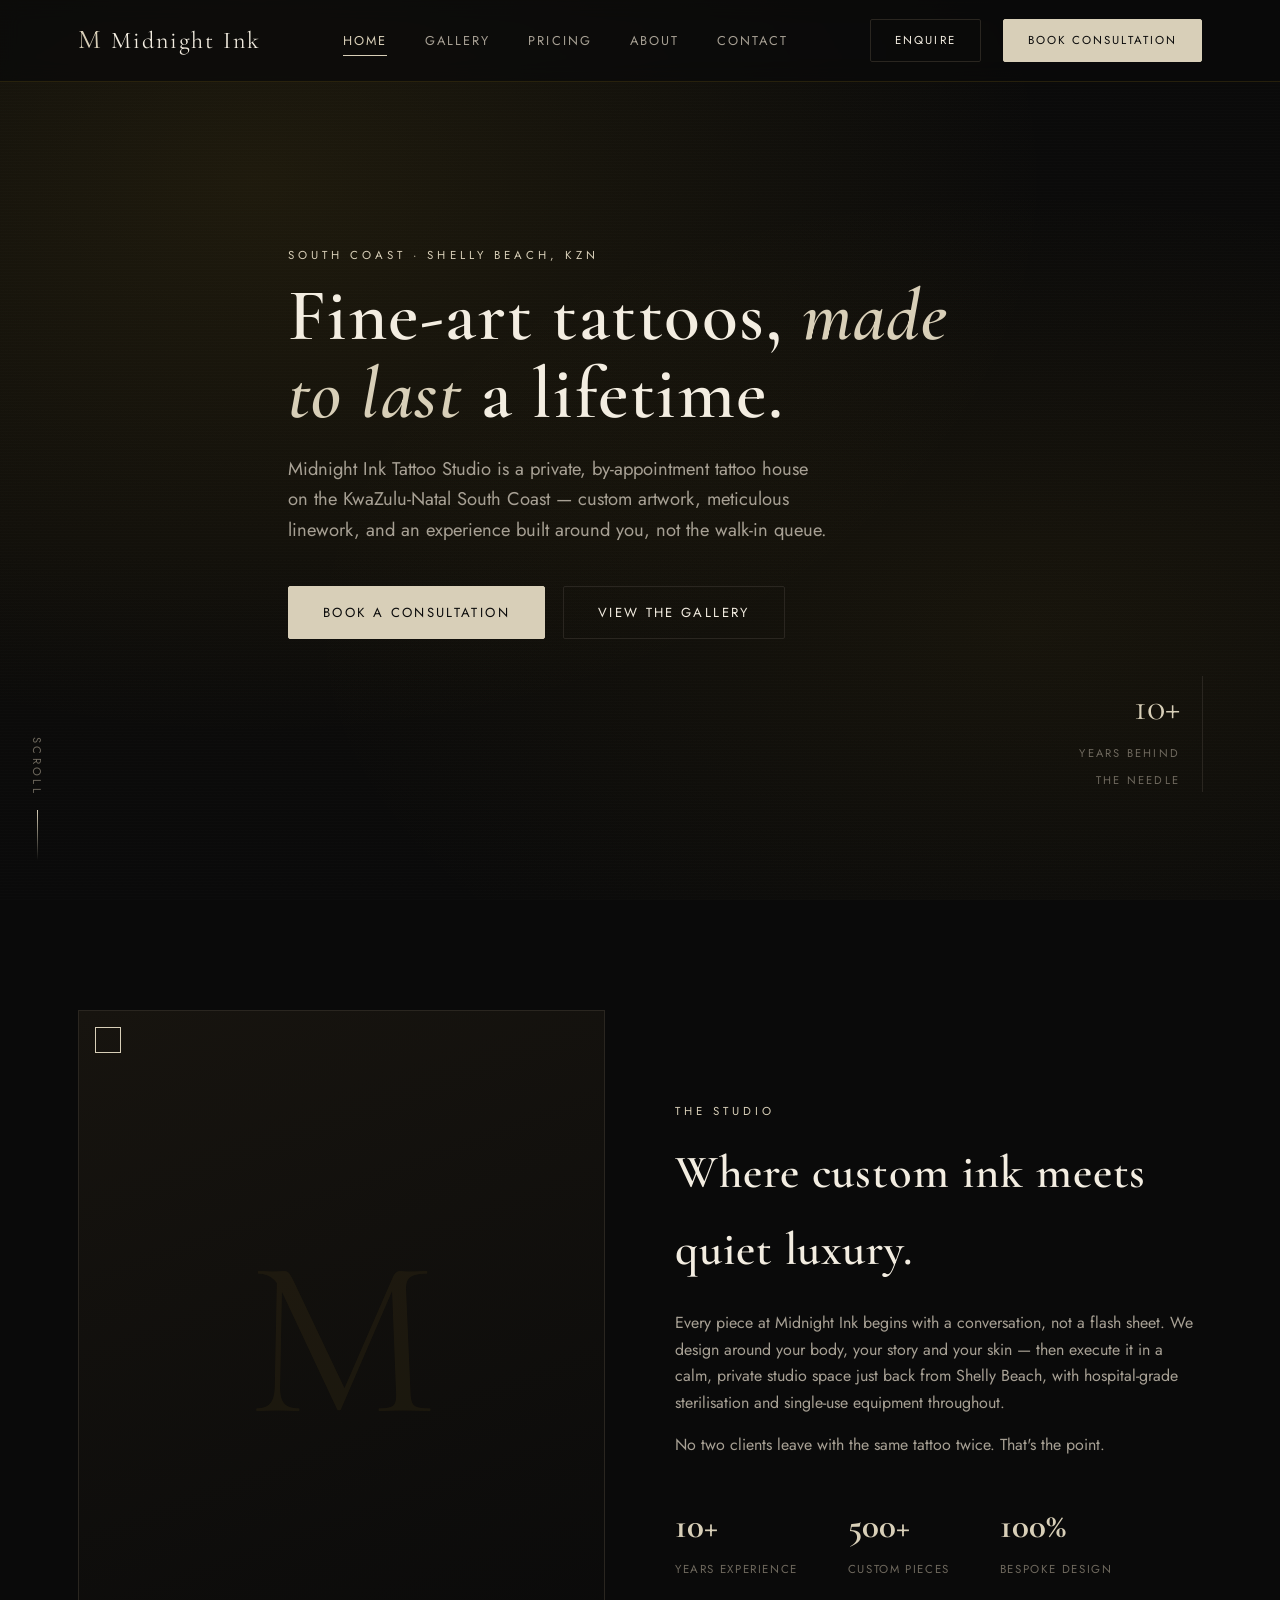
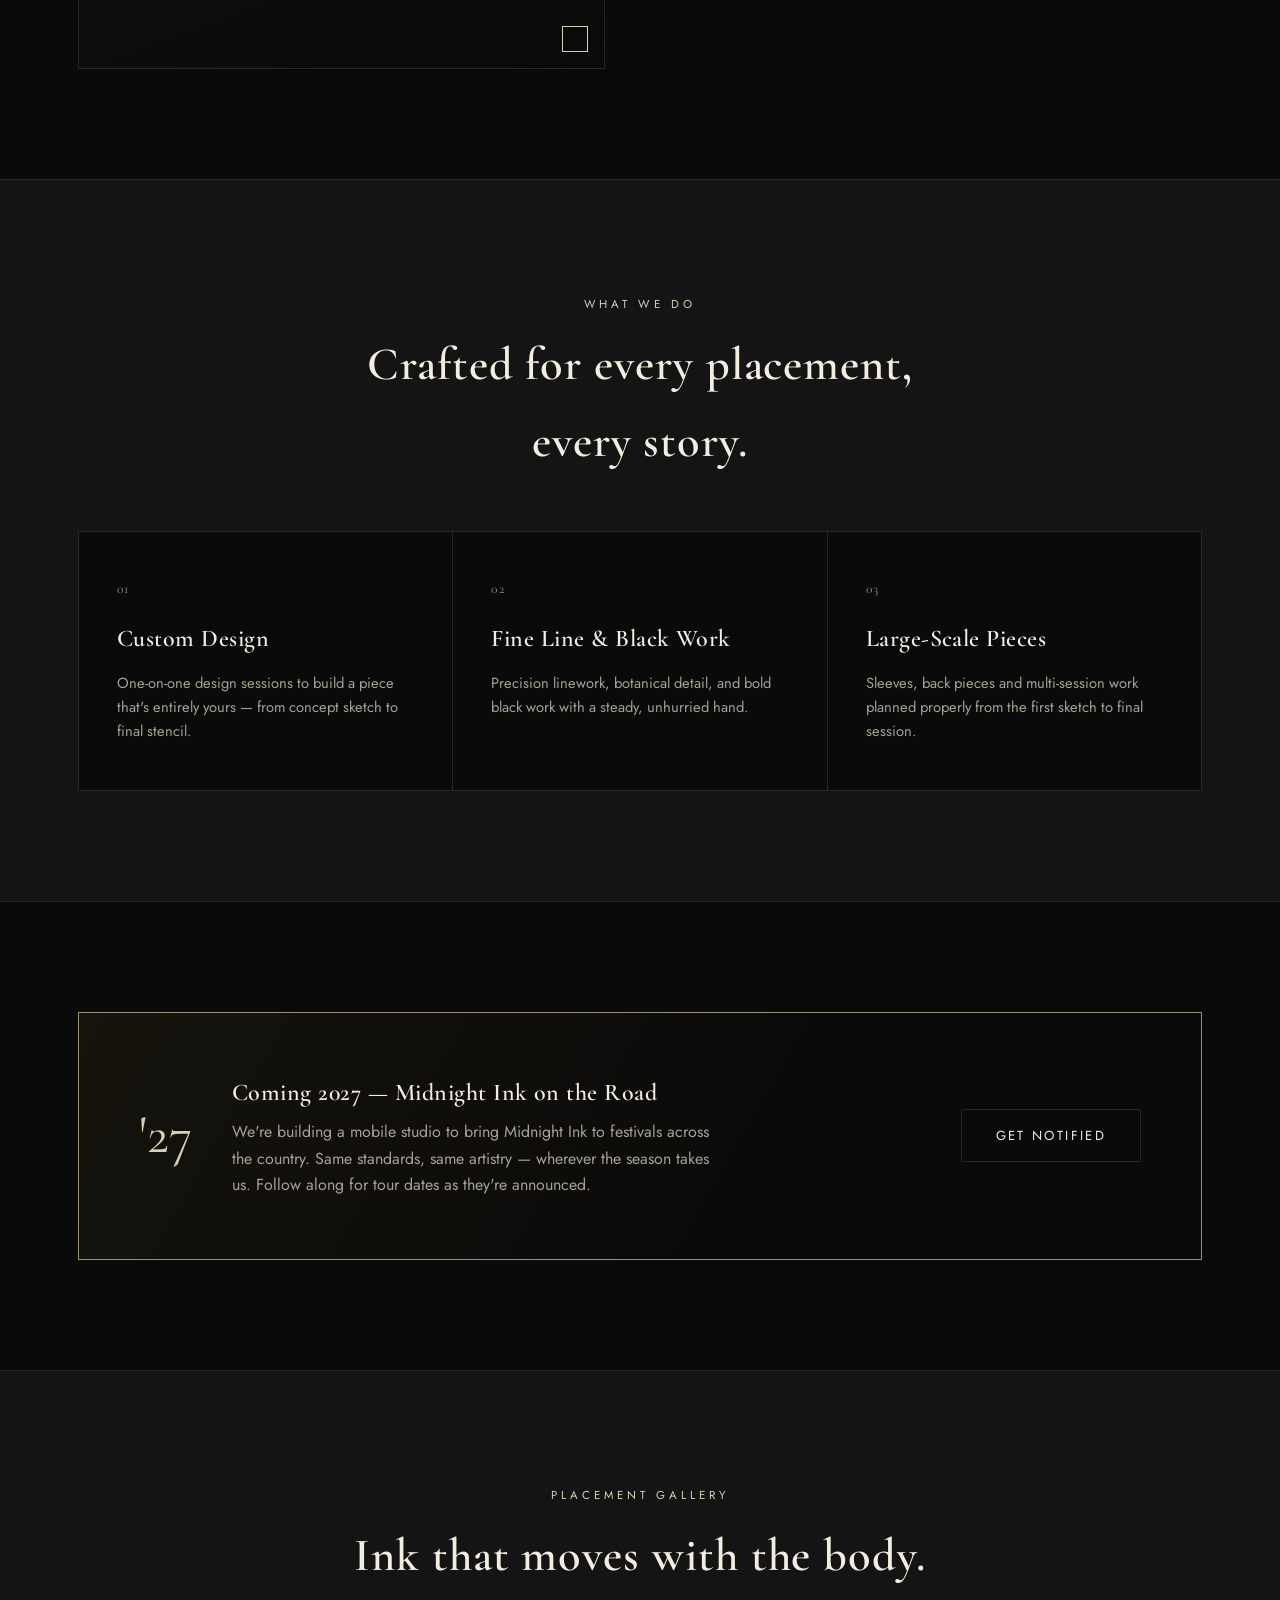
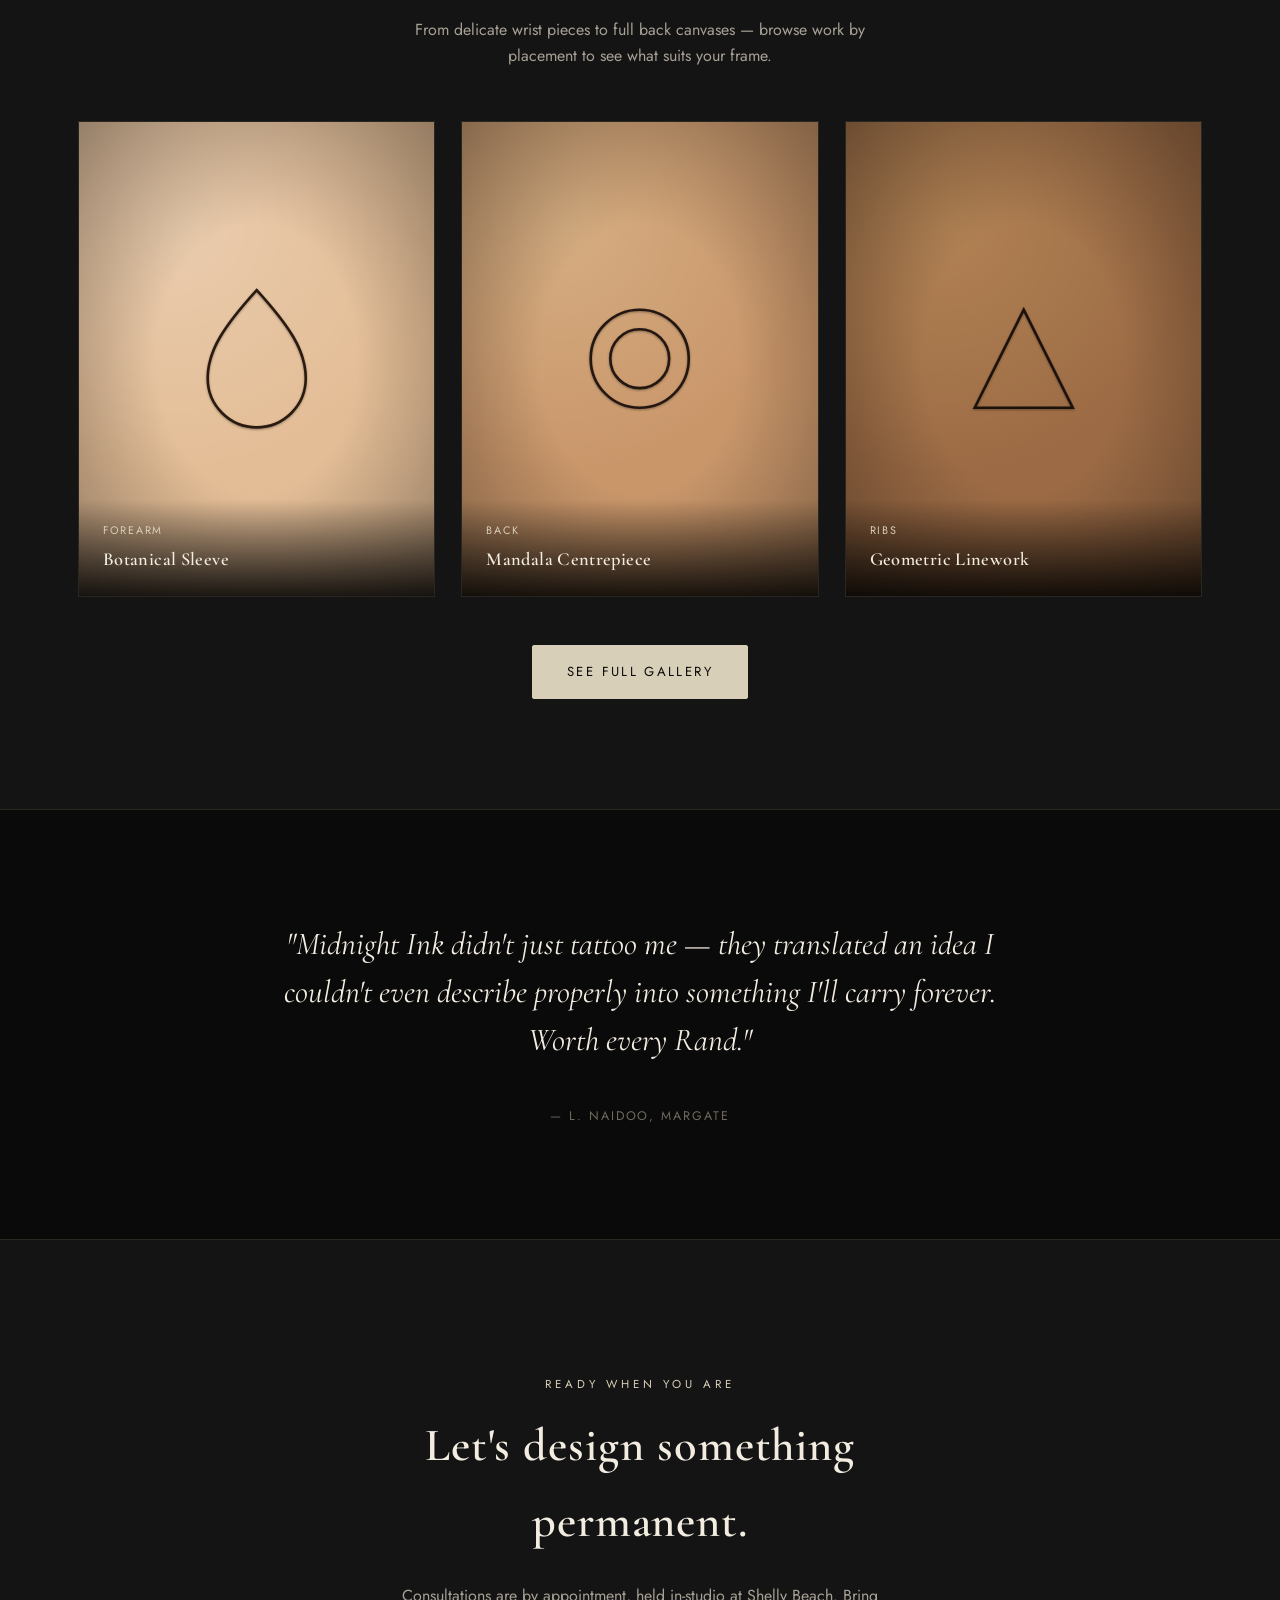
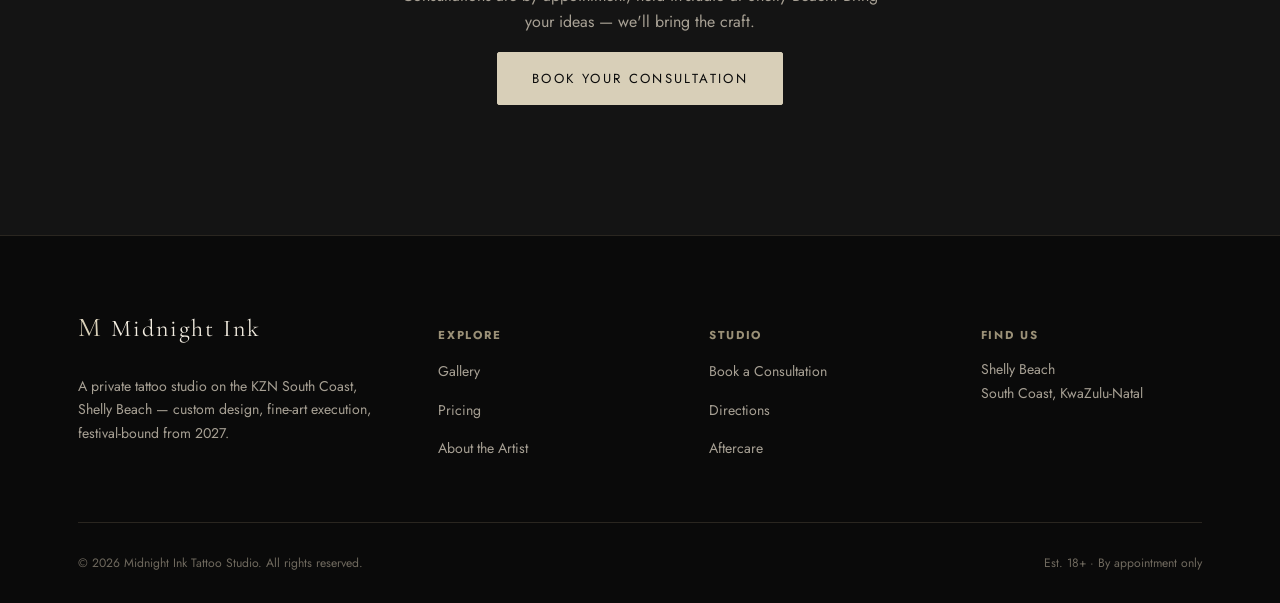
==== commit 165b9716: "Add skin-tone tattoo mockup placeholders, update studio email Replace the flat gold line-art placeho" ====
--- a/index.html
+++ b/index.html
@@ -5,42 +5,11 @@
 <meta name="viewport" content="width=device-width, initial-scale=1.0">
 <title>Midnight Ink Tattoo Studio — Luxury Tattoo Art, Shelly Beach</title>
 <meta name="description" content="Midnight Ink Tattoo Studio — bespoke, fine-art tattooing on the KZN South Coast, Shelly Beach. Custom design, private consultations, and from 2027 a mobile studio touring festivals nationwide.">
-<link rel="canonical" href="https://midnightinktattoo.co.za/">
-<meta property="og:type" content="website">
-<meta property="og:site_name" content="Midnight Ink Tattoo Studio">
-<meta property="og:title" content="Midnight Ink Tattoo Studio — Luxury Tattoo Art, Shelly Beach">
-<meta property="og:description" content="Midnight Ink Tattoo Studio — bespoke, fine-art tattooing on the KZN South Coast, Shelly Beach. Custom design, private consultations, and from 2027 a mobile studio touring festivals nationwide.">
-<meta property="og:url" content="https://midnightinktattoo.co.za/">
-<meta property="og:image" content="https://midnightinktattoo.co.za/og-image.png">
-<meta property="og:locale" content="en_ZA">
-<meta name="twitter:card" content="summary_large_image">
-<meta name="theme-color" content="#0a0a0a">
 <link rel="icon" type="image/svg+xml" href="favicon.svg">
 <link rel="preconnect" href="https://fonts.googleapis.com">
 <link rel="preconnect" href="https://fonts.gstatic.com" crossorigin>
 <link href="https://fonts.googleapis.com/css2?family=Cormorant+Garamond:ital,wght@0,400;0,500;0,600;1,500&family=Jost:wght@300;400;500;600&display=swap" rel="stylesheet">
 <link rel="stylesheet" href="css/style.css">
-<script type="application/ld+json">
-{
-  "@context": "https://schema.org",
-  "@type": "TattooParlor",
-  "name": "Midnight Ink Tattoo Studio",
-  "url": "https://midnightinktattoo.co.za/",
-  "image": "https://midnightinktattoo.co.za/og-image.png",
-  "telephone": "+27827690085",
-  "email": "book@midnightinktattoo.co.za",
-  "address": {
-    "@type": "PostalAddress",
-    "addressLocality": "Shelly Beach",
-    "addressRegion": "KwaZulu-Natal",
-    "addressCountry": "ZA"
-  },
-  "openingHoursSpecification": [
-    { "@type": "OpeningHoursSpecification", "dayOfWeek": ["Monday","Tuesday","Wednesday","Thursday","Friday"], "opens": "16:00", "closes": "19:00" },
-    { "@type": "OpeningHoursSpecification", "dayOfWeek": ["Saturday","Sunday"], "opens": "10:00", "closes": "15:00" }
-  ]
-}
-</script>
 </head>
 <body>
 
@@ -139,7 +108,7 @@
           <h3>Coming 2027 — Midnight Ink on the Road</h3>
           <p>We're building a mobile studio to bring Midnight Ink to festivals across the country. Same standards, same artistry — wherever the season takes us. Follow along for tour dates as they're announced.</p>
         </div>
-        <a href="mailto:book@midnightinktattoo.co.za?subject=Notify%20me%20%E2%80%94%20Midnight%20Ink%20on%20the%20Road%202027&amp;body=Hi%20Midnight%20Ink%2C%0A%0APlease%20add%20me%20to%20the%20list%20for%202027%20festival%20tour%20dates.%0A%0AName%3A%20%0AWhich%20festivals%20I%27m%20keen%20on%3A%20" class="btn btn-ghost">Get Notified</a>
+        <a href="contact.html" class="btn btn-ghost">Get Notified</a>
       </div>
     </div>
   </section>
@@ -154,20 +123,20 @@
       </div>
       <div class="gallery-grid">
         <div class="gallery-item">
-          <div class="swatch">
-            <svg viewBox="0 0 100 100" fill="none" stroke="#d8cfb8" stroke-width="1"><path d="M50 8C30 30 20 45 20 62a30 30 0 0 0 60 0c0-17-10-32-30-54z"/></svg>
+          <div class="swatch skin-1">
+            <svg viewBox="0 0 100 100" fill="none" stroke="#2a1a10" stroke-width="1.6"><path d="M50 8C30 30 20 45 20 62a30 30 0 0 0 60 0c0-17-10-32-30-54z"/></svg>
           </div>
           <div class="g-info"><span class="g-place">Forearm</span><h4>Botanical Sleeve</h4></div>
         </div>
         <div class="gallery-item">
-          <div class="swatch">
-            <svg viewBox="0 0 100 100" fill="none" stroke="#d8cfb8" stroke-width="1"><circle cx="50" cy="50" r="30"/><circle cx="50" cy="50" r="18"/></svg>
+          <div class="swatch skin-2">
+            <svg viewBox="0 0 100 100" fill="none" stroke="#241711" stroke-width="1.6"><circle cx="50" cy="50" r="30"/><circle cx="50" cy="50" r="18"/></svg>
           </div>
           <div class="g-info"><span class="g-place">Back</span><h4>Mandala Centrepiece</h4></div>
         </div>
         <div class="gallery-item">
-          <div class="swatch">
-            <svg viewBox="0 0 100 100" fill="none" stroke="#d8cfb8" stroke-width="1"><path d="M20 80 L50 20 L80 80 Z"/></svg>
+          <div class="swatch skin-3">
+            <svg viewBox="0 0 100 100" fill="none" stroke="#1c120c" stroke-width="1.6"><path d="M20 80 L50 20 L80 80 Z"/></svg>
           </div>
           <div class="g-info"><span class="g-place">Ribs</span><h4>Geometric Linework</h4></div>
         </div>
@@ -217,26 +186,21 @@
         <h5>Studio</h5>
         <ul class="footer-links">
           <li><a href="contact.html">Book a Consultation</a></li>
-          <li><a href="contact.html#find-us">Directions</a></li>
-          <li><a href="aftercare.html">Aftercare</a></li>
-          <li><a href="faq.html">FAQ</a></li>
+          <li><a href="contact.html">Directions</a></li>
+          <li><a href="contact.html">Aftercare</a></li>
         </ul>
       </div>
       <div>
         <h5>Find Us</h5>
-        <p>Shelly Beach<br>South Coast, KwaZulu‑Natal<br><a href="tel:+27827690085">082 769 0085</a></p>
+        <p>Shelly Beach<br>South Coast, KwaZulu‑Natal</p>
       </div>
     </div>
     <div class="footer-bottom">
       <span>© 2026 Midnight Ink Tattoo Studio. All rights reserved.</span>
-      <span>18+ only · By appointment only</span>
+      <span>Est. 18+ · By appointment only</span>
     </div>
   </div>
 </footer>
-
-<a href="https://wa.me/27827690085?text=Hi%20Midnight%20Ink%2C%20I%27d%20like%20to%20enquire%20about%20a%20tattoo." class="wa-float" target="_blank" rel="noopener" aria-label="Chat with us on WhatsApp">
-  <svg viewBox="0 0 24 24" fill="none" stroke="currentColor" stroke-width="1.5"><path d="M3.5 20.5l1.3-4.2A8.5 8.5 0 1 1 8 19.4l-4.5 1.1z"/><path d="M9 8.5c0 3 2.5 6 6 6.5l1.2-1.4-2-1-1 .8c-1-.4-2.2-1.6-2.6-2.6l.8-1-1-2L9 8.5z"/></svg>
-</a>
 
 <script src="js/main.js"></script>
 </body>
--- a/css/style.css
+++ b/css/style.css
@@ -116,7 +116,7 @@
   z-index: 200;
   background: rgba(10, 10, 10, 0.75);
   backdrop-filter: blur(10px);
-  border-bottom: 1px solid rgba(216,207,184, 0.15);
+  border-bottom: 1px solid rgba(201, 162, 39, 0.15);
 }
 
 .nav {
@@ -192,8 +192,8 @@
   padding-top: 90px;
   overflow: hidden;
   background:
-    radial-gradient(ellipse at 20% 20%, rgba(216,207,184,0.10), transparent 55%),
-    radial-gradient(ellipse at 80% 70%, rgba(216,207,184,0.06), transparent 50%),
+    radial-gradient(ellipse at 20% 20%, rgba(201,162,39,0.10), transparent 55%),
+    radial-gradient(ellipse at 80% 70%, rgba(201,162,39,0.06), transparent 50%),
     linear-gradient(180deg, #0a0a0a 0%, #0d0c0a 60%, #0a0a0a 100%);
 }
 .hero::before {
@@ -300,7 +300,7 @@
   align-items: center;
   justify-content: center;
   font-size: 14rem;
-  color: rgba(216,207,184,0.07);
+  color: rgba(201,162,39,0.07);
 }
 .intro-visual .frame-corner {
   position: absolute;
@@ -362,7 +362,7 @@
   grid-template-columns: auto 1fr auto;
   gap: 40px;
   align-items: center;
-  background: linear-gradient(120deg, rgba(216,207,184,0.06), transparent 60%);
+  background: linear-gradient(120deg, rgba(201,162,39,0.06), transparent 60%);
 }
 .festival-banner .tag {
   font-family: var(--font-display);
@@ -427,7 +427,7 @@
   transition: all 0.25s ease;
 }
 .filter-btn:hover { border-color: var(--gold-dim); color: var(--cream); }
-.filter-btn.active { border-color: var(--gold); color: var(--gold); background: rgba(216,207,184,0.08); }
+.filter-btn.active { border-color: var(--gold); color: var(--gold); background: rgba(201,162,39,0.08); }
 
 .gallery-grid {
   display: grid;
@@ -449,9 +449,27 @@
   align-items: center;
   justify-content: center;
   transition: transform 0.6s ease;
+  background-image: radial-gradient(circle at 28% 22%, rgba(255,255,255,0.22), transparent 55%);
+  background-blend-mode: overlay;
 }
 .gallery-item:hover .swatch { transform: scale(1.06); }
-.gallery-item .swatch svg { width: 46%; opacity: 0.55; }
+.gallery-item .swatch svg {
+  width: 46%;
+  filter: drop-shadow(0 1px 1px rgba(0,0,0,0.35));
+}
+.gallery-item .swatch::after {
+  content: "";
+  position: absolute;
+  inset: 0;
+  background: radial-gradient(ellipse at center, transparent 40%, rgba(0,0,0,0.35) 100%);
+  pointer-events: none;
+}
+
+/* Skin-tone placeholder swatches — stand-ins for real tattoo photography */
+.skin-1 { background-color: #e3bd96; background-image: linear-gradient(145deg, #ecc9a4, #c9966a), radial-gradient(circle at 28% 22%, rgba(255,255,255,0.22), transparent 55%); background-blend-mode: normal, overlay; }
+.skin-2 { background-color: #c9966a; background-image: linear-gradient(145deg, #d3a877, #a9784e), radial-gradient(circle at 28% 22%, rgba(255,255,255,0.2), transparent 55%); background-blend-mode: normal, overlay; }
+.skin-3 { background-color: #9c6b45; background-image: linear-gradient(145deg, #a9764d, #6e4529), radial-gradient(circle at 28% 22%, rgba(255,255,255,0.16), transparent 55%); background-blend-mode: normal, overlay; }
+.skin-4 { background-color: #6e4529; background-image: linear-gradient(145deg, #7a5133, #432b1a), radial-gradient(circle at 28% 22%, rgba(255,255,255,0.14), transparent 55%); background-blend-mode: normal, overlay; }
 
 .gallery-item .g-info {
   position: absolute;
@@ -749,99 +767,6 @@
 }
 
 /* ---------------------------------------------------------------------- */
-/* Real photos (drop-in for the placeholder visuals)                       */
-/* ---------------------------------------------------------------------- */
-.intro-visual img,
-.gallery-item .swatch img {
-  position: absolute;
-  inset: 0;
-  width: 100%;
-  height: 100%;
-  object-fit: cover;
-}
-
-/* ---------------------------------------------------------------------- */
-/* Aftercare & FAQ                                                         */
-/* ---------------------------------------------------------------------- */
-.prose { max-width: 760px; }
-.prose a, .form-note a { color: var(--gold); border-bottom: 1px solid var(--gold-dim); }
-.step-list { list-style: none; padding: 0; margin: 0 0 1em; counter-reset: step; }
-.step-list li {
-  counter-increment: step;
-  position: relative;
-  padding: 18px 0 18px 64px;
-  border-bottom: 1px solid var(--ink-line);
-  color: var(--grey);
-}
-.step-list li::before {
-  content: counter(step, decimal-leading-zero);
-  position: absolute;
-  left: 0; top: 14px;
-  font-family: var(--font-display);
-  font-size: 1.6rem;
-  color: var(--gold);
-}
-.step-list li strong { color: var(--cream); font-weight: 500; }
-.care-grid { display: grid; grid-template-columns: 1fr 1fr; gap: 50px; margin-top: 2.5em; }
-.care-grid ul { padding-left: 1.1em; color: var(--grey); }
-.care-grid li { margin-bottom: 0.6em; }
-.callout {
-  margin-top: 3em;
-  padding: 28px 32px;
-  border: 1px solid var(--gold-dim);
-  background: linear-gradient(120deg, rgba(216,207,184,0.05), transparent 60%);
-}
-.callout p:last-child { margin-bottom: 0; }
-
-.faq-list { max-width: 820px; }
-.faq-list details { border-bottom: 1px solid var(--ink-line); }
-.faq-list summary {
-  cursor: pointer;
-  list-style: none;
-  padding: 22px 40px 22px 0;
-  position: relative;
-  font-family: var(--font-display);
-  font-size: 1.3rem;
-  color: var(--cream);
-}
-.faq-list summary::-webkit-details-marker { display: none; }
-.faq-list summary::after {
-  content: "+";
-  position: absolute;
-  right: 6px; top: 50%;
-  transform: translateY(-50%);
-  font-family: var(--font-body);
-  font-weight: 300;
-  font-size: 1.5rem;
-  color: var(--gold);
-  transition: transform 0.25s ease;
-}
-.faq-list details[open] summary::after { transform: translateY(-50%) rotate(45deg); }
-.faq-list summary:hover { color: var(--gold-soft); }
-.faq-list details p { color: var(--grey); padding-bottom: 12px; max-width: 700px; }
-
-/* ---------------------------------------------------------------------- */
-/* Floating WhatsApp button                                                */
-/* ---------------------------------------------------------------------- */
-.wa-float {
-  position: fixed;
-  right: 22px; bottom: 22px;
-  z-index: 60;
-  width: 54px; height: 54px;
-  border-radius: 50%;
-  display: flex; align-items: center; justify-content: center;
-  background: var(--gold);
-  color: var(--ink-black);
-  box-shadow: 0 8px 24px rgba(0,0,0,0.5);
-  transition: transform 0.25s ease, background 0.25s ease;
-}
-.wa-float:hover { transform: translateY(-3px); background: var(--gold-soft); }
-.wa-float svg { width: 26px; height: 26px; }
-
-.site-footer p a { color: var(--grey); }
-.site-footer p a:hover { color: var(--gold); }
-
-/* ---------------------------------------------------------------------- */
 /* Responsive                                                              */
 /* ---------------------------------------------------------------------- */
 @media (max-width: 980px) {
@@ -853,7 +778,6 @@
   .info-columns { grid-template-columns: 1fr; gap: 30px; }
   .footer-grid { grid-template-columns: 1fr 1fr; }
   .festival-banner { grid-template-columns: 1fr; text-align: left; padding: 44px 32px; }
-  .care-grid { grid-template-columns: 1fr; gap: 20px; }
 }
 
 @media (max-width: 720px) {
@@ -881,7 +805,6 @@
   .stat-row { gap: 30px; }
   .price-table { font-size: 0.85rem; }
   .price-table th, .price-table td { padding: 12px 10px; }
-  .wa-float { right: 16px; bottom: 16px; width: 50px; height: 50px; }
 }
 
 @media (max-width: 400px) {
